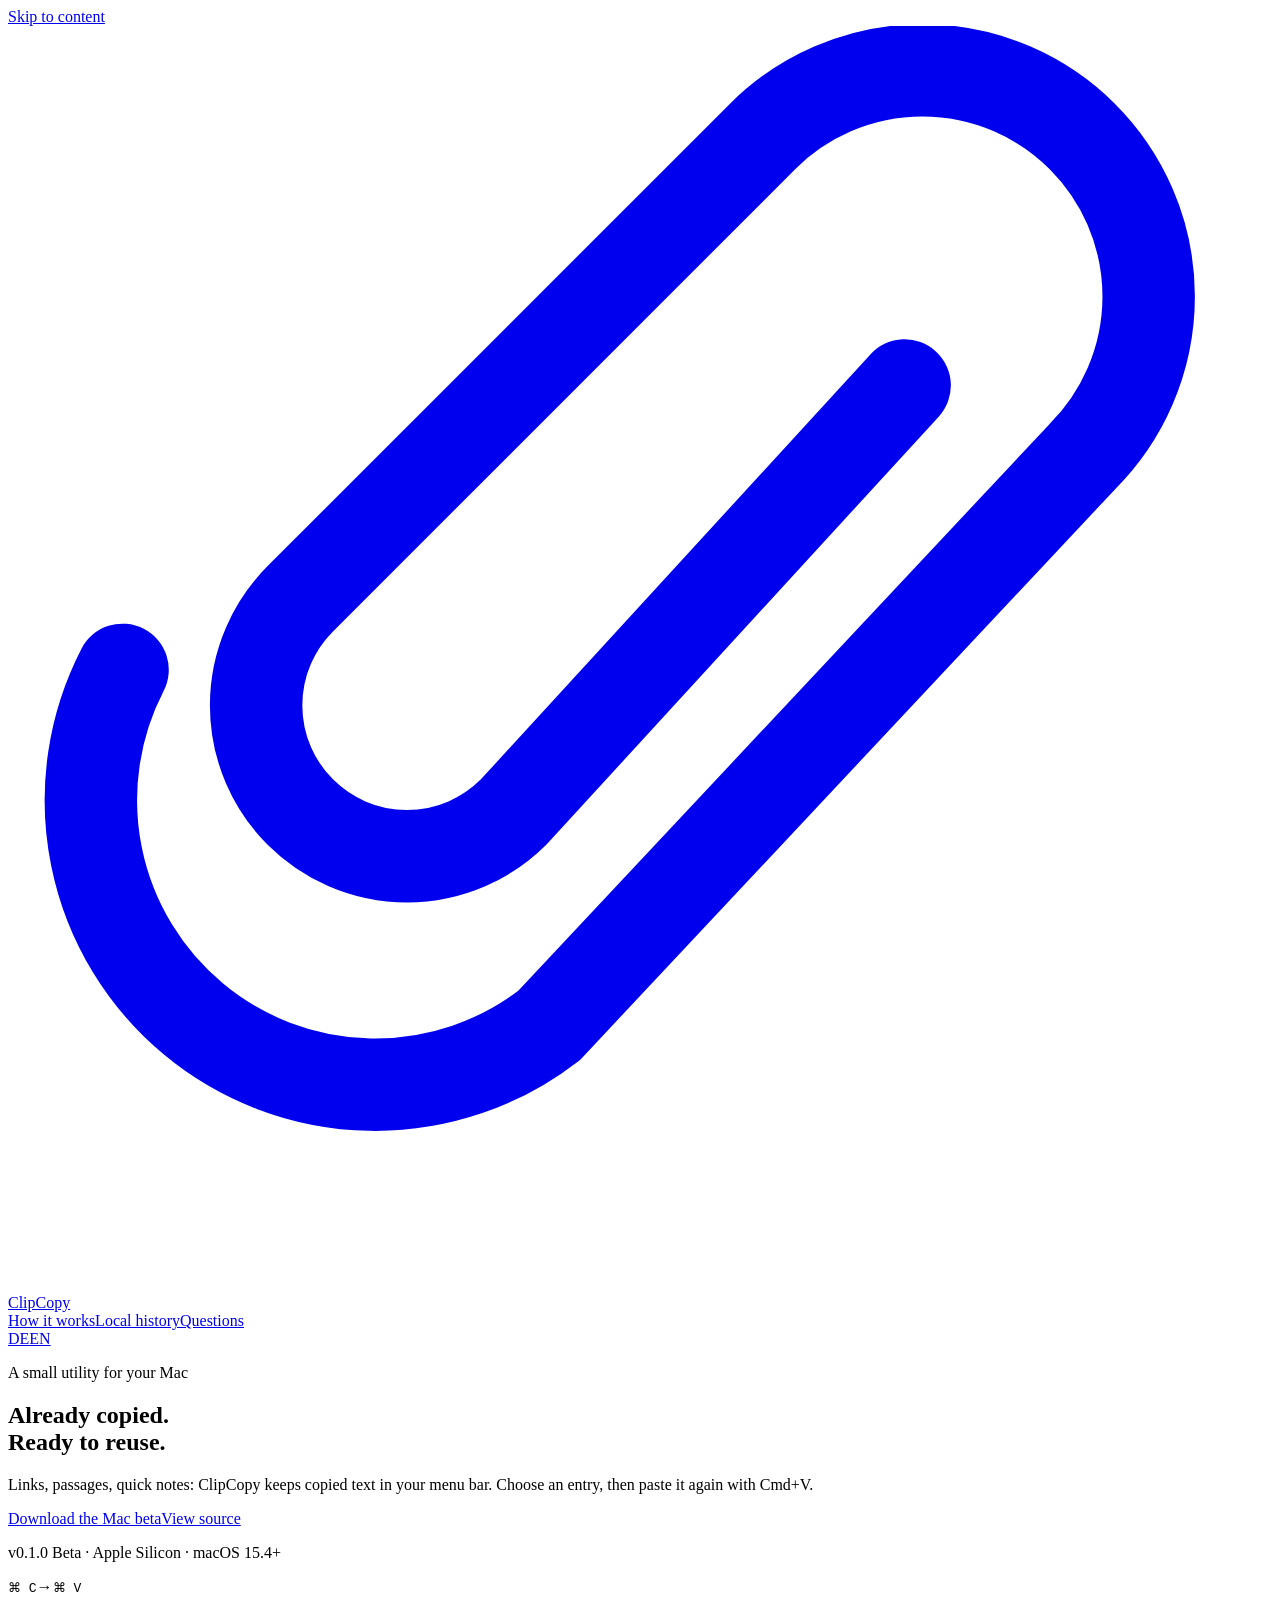
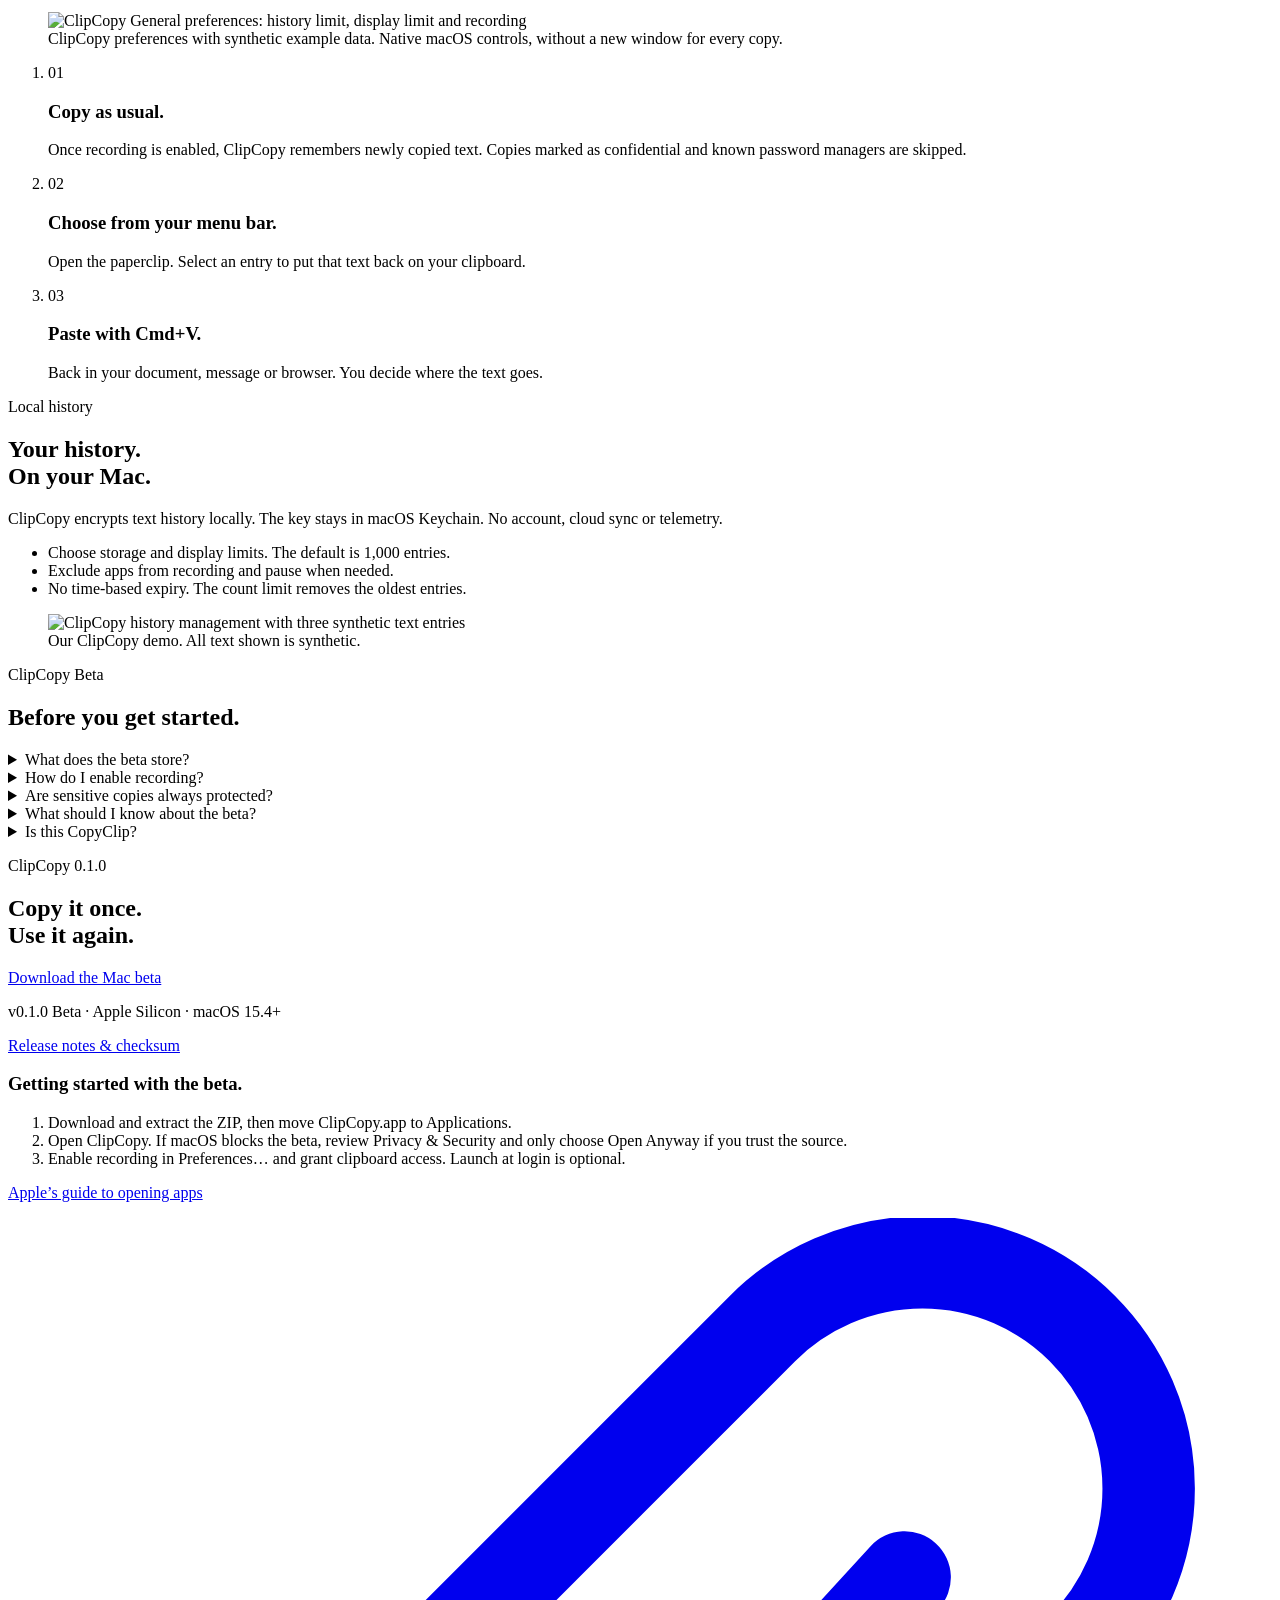
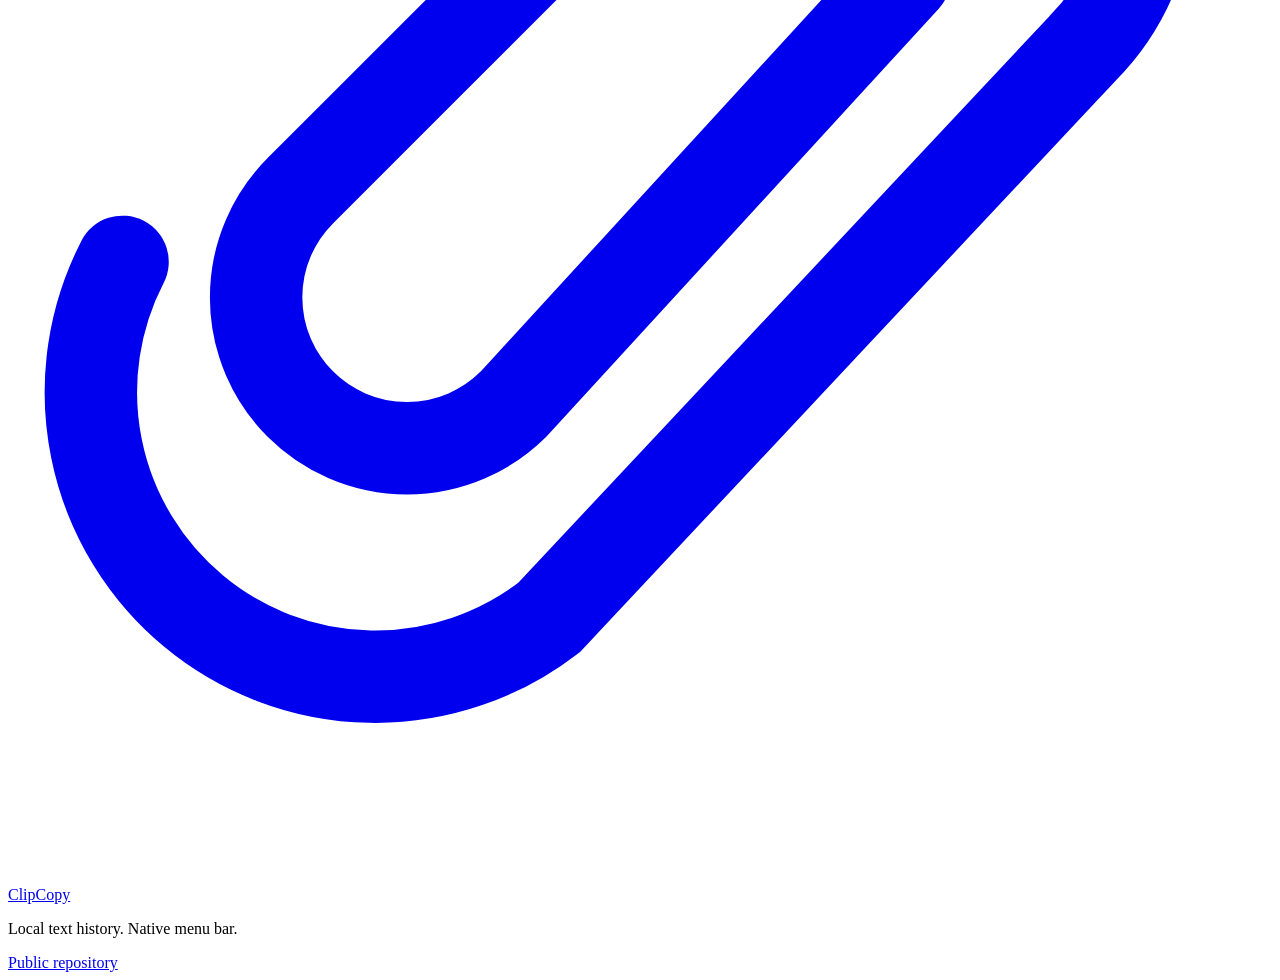
==== docs/en/index.html @ 38a72a84 "Publish clean ClipCopy beta source and bilingual static website" ====
<!doctype html>
<html lang="en"><head><meta charset="UTF-8"><meta name="viewport" content="width=device-width, initial-scale=1"><title>ClipCopy for Mac: find what you copied</title><meta name="description" content="Reuse copied text from your Mac menu bar. ClipCopy keeps an encrypted local history. Free Apple Silicon beta."><meta name="theme-color" content="#f4faf6"><meta property="og:title" content="ClipCopy for Mac: find what you copied"><meta property="og:description" content="Reuse copied text from your Mac menu bar. ClipCopy keeps an encrypted local history. Free Apple Silicon beta."><meta property="og:type" content="website"><meta property="og:url" content="https://mediapublishing.github.io/clipcopy-app/en/"><meta property="og:image" content="https://mediapublishing.github.io/clipcopy-app/assets/general-light.png"><meta name="twitter:card" content="summary_large_image"><link rel="canonical" href="https://mediapublishing.github.io/clipcopy-app/en/"><link rel="alternate" hreflang="de" href="https://mediapublishing.github.io/clipcopy-app/"><link rel="alternate" hreflang="en" href="https://mediapublishing.github.io/clipcopy-app/en/"><link rel="alternate" hreflang="x-default" href="https://mediapublishing.github.io/clipcopy-app/"><link rel="icon" href="/clipcopy-app/favicon.ico" type="image/x-icon"><link rel="icon" href="/clipcopy-app/favicon.png" type="image/png"><link rel="apple-touch-icon" href="/clipcopy-app/apple-touch-icon.png"><link rel="stylesheet" href="/clipcopy-app/styles.css"></head>
<body><a class="skip" href="#main">Skip to content</a><header class="shell"><a class="brand" href="/clipcopy-app/"><svg viewBox="0 0 32 32" fill="none" aria-hidden="true"><path d="m23 9-11 12a4 4 0 0 1-6-6L19 2a6 6 0 0 1 9 9L13 27a8 8 0 0 1-12-10" transform="translate(2 1) scale(.9)" stroke="currentColor" stroke-width="2.6" stroke-linecap="round"/></svg>ClipCopy</a><nav aria-label="Navigation"><a href="#workflow">How it works</a><a href="#local">Local history</a><a href="#questions">Questions</a></nav><div class="languages" aria-label="Language"><a href="/clipcopy-app/" lang="de" hreflang="de" >DE</a><a href="/clipcopy-app/en/" lang="en" hreflang="en" aria-current=page>EN</a></div></header>
<main id="main"><section class="hero shell"><div><p class="kicker">A small utility for your Mac</p><h1>Already copied.<br>Ready to reuse.</h1><p class="lead">Links, passages, quick notes: ClipCopy keeps copied text in your menu bar. Choose an entry, then paste it again with Cmd+V.</p><div class="actions"><a class="button" href="https://github.com/MediaPublishing/clipcopy-app/releases/download/v0.1.0/ClipCopy-0.1.0-arm64.zip">Download the Mac beta</a><a class="minor" href="https://github.com/MediaPublishing/clipcopy-app">View source</a></div><p class="compat">v0.1.0 Beta · Apple Silicon · macOS 15.4+</p><div class="keys" aria-hidden="true"><kbd>⌘ C</kbd><span>→</span><kbd>⌘ V</kbd></div></div><figure class="hero-visual"><picture><source media="(prefers-color-scheme: dark)" srcset="/clipcopy-app/assets/general-dark.png"><img src="/clipcopy-app/assets/general-light.png" alt="ClipCopy General preferences: history limit, display limit and recording" width="420" height="230" loading="eager"></picture><figcaption>ClipCopy preferences with synthetic example data. Native macOS controls, without a new window for every copy.</figcaption></figure></section>
<section class="workflow shell" id="workflow" aria-label="How it works"><ol class="steps"><li><span class="number">01</span><h3>Copy as usual.</h3><p>Once recording is enabled, ClipCopy remembers newly copied text. Copies marked as confidential and known password managers are skipped.</p></li><li><span class="number">02</span><h3>Choose from your menu bar.</h3><p>Open the paperclip. Select an entry to put that text back on your clipboard.</p></li><li><span class="number">03</span><h3>Paste with Cmd+V.</h3><p>Back in your document, message or browser. You decide where the text goes.</p></li></ol></section>
<section class="local" id="local"><div class="shell local-grid"><div><p class="kicker">Local history</p><h2>Your history.<br>On your Mac.</h2><p>ClipCopy encrypts text history locally. The key stays in macOS Keychain. No account, cloud sync or telemetry.</p><ul><li>Choose storage and display limits. The default is 1,000 entries.</li><li>Exclude apps from recording and pause when needed.</li><li>No time-based expiry. The count limit removes the oldest entries.</li></ul></div><figure><picture><source media="(prefers-color-scheme: dark)" srcset="/clipcopy-app/assets/clips-dark.png"><img src="/clipcopy-app/assets/clips-light.png" alt="ClipCopy history management with three synthetic text entries" width="420" height="320" loading="lazy"></picture><figcaption>Our ClipCopy demo. All text shown is synthetic.</figcaption></figure></div></section>
<section class="faq shell" id="questions"><div><p class="kicker">ClipCopy Beta</p><h2>Before you get started.</h2></div><div class="faq-list"><details><summary>What does the beta store?</summary><p>Text from the clipboard. Rich text is captured as plain text when the source offers a text representation. Images, files, cloud sync, automatic pasting and a global keyboard shortcut are not included.</p></details><details><summary>How do I enable recording?</summary><p>Open Preferences… → General and enable Record clipboard history. Allow clipboard access in macOS if prompted. If needed, choose persistent clipboard access under System Settings → Privacy & Security → Clipboard, then enable recording again. Recording begins with your next new copy. Quit CopyClip first; running it alongside ClipCopy prevents recording from starting.</p></details><details><summary>Are sensitive copies always protected?</summary><p>Known password managers and copies marked as confidential are skipped. ClipCopy cannot detect every sensitive text. Pause recording or exclude an app before copying confidential information there.</p></details><details><summary>What should I know about the beta?</summary><p>Apple Silicon and macOS 15.4 or newer. The beta is ad-hoc signed, has no Apple Developer ID signature and is not notarized by Apple. Updates are manual. A lost local Keychain key cannot be automatically recovered.</p></details><details><summary>Is this CopyClip?</summary><p>No. ClipCopy is independently implemented and is not affiliated with FIPLAB or CopyClip. This public beta does not import other clipboard histories. Some originally modelled vendor menu items remain disabled.</p></details></div></section>
<section class="download" id="download"><div class="shell download-grid"><div><p class="kicker">ClipCopy 0.1.0</p><h2>Copy it once.<br>Use it again.</h2><a class="button" href="https://github.com/MediaPublishing/clipcopy-app/releases/download/v0.1.0/ClipCopy-0.1.0-arm64.zip">Download the Mac beta</a><p class="compat">v0.1.0 Beta · Apple Silicon · macOS 15.4+</p><p class="compat"><a href="https://github.com/MediaPublishing/clipcopy-app/releases/tag/v0.1.0">Release notes & checksum</a></p></div><div class="install"><h3>Getting started with the beta.</h3><ol><li>Download and extract the ZIP, then move ClipCopy.app to Applications.</li><li>Open ClipCopy. If macOS blocks the beta, review Privacy & Security and only choose Open Anyway if you trust the source.</li><li>Enable recording in Preferences… and grant clipboard access. Launch at login is optional.</li></ol><p><a href="https://support.apple.com/102445">Apple’s guide to opening apps</a></p></div></div></section></main>
<footer class="shell"><a class="brand" href="/clipcopy-app/"><svg viewBox="0 0 32 32" fill="none" aria-hidden="true"><path d="m23 9-11 12a4 4 0 0 1-6-6L19 2a6 6 0 0 1 9 9L13 27a8 8 0 0 1-12-10" transform="translate(2 1) scale(.9)" stroke="currentColor" stroke-width="2.6" stroke-linecap="round"/></svg>ClipCopy</a><p>Local text history. Native menu bar.</p><a href="https://github.com/MediaPublishing/clipcopy-app">Public repository</a></footer></body></html>
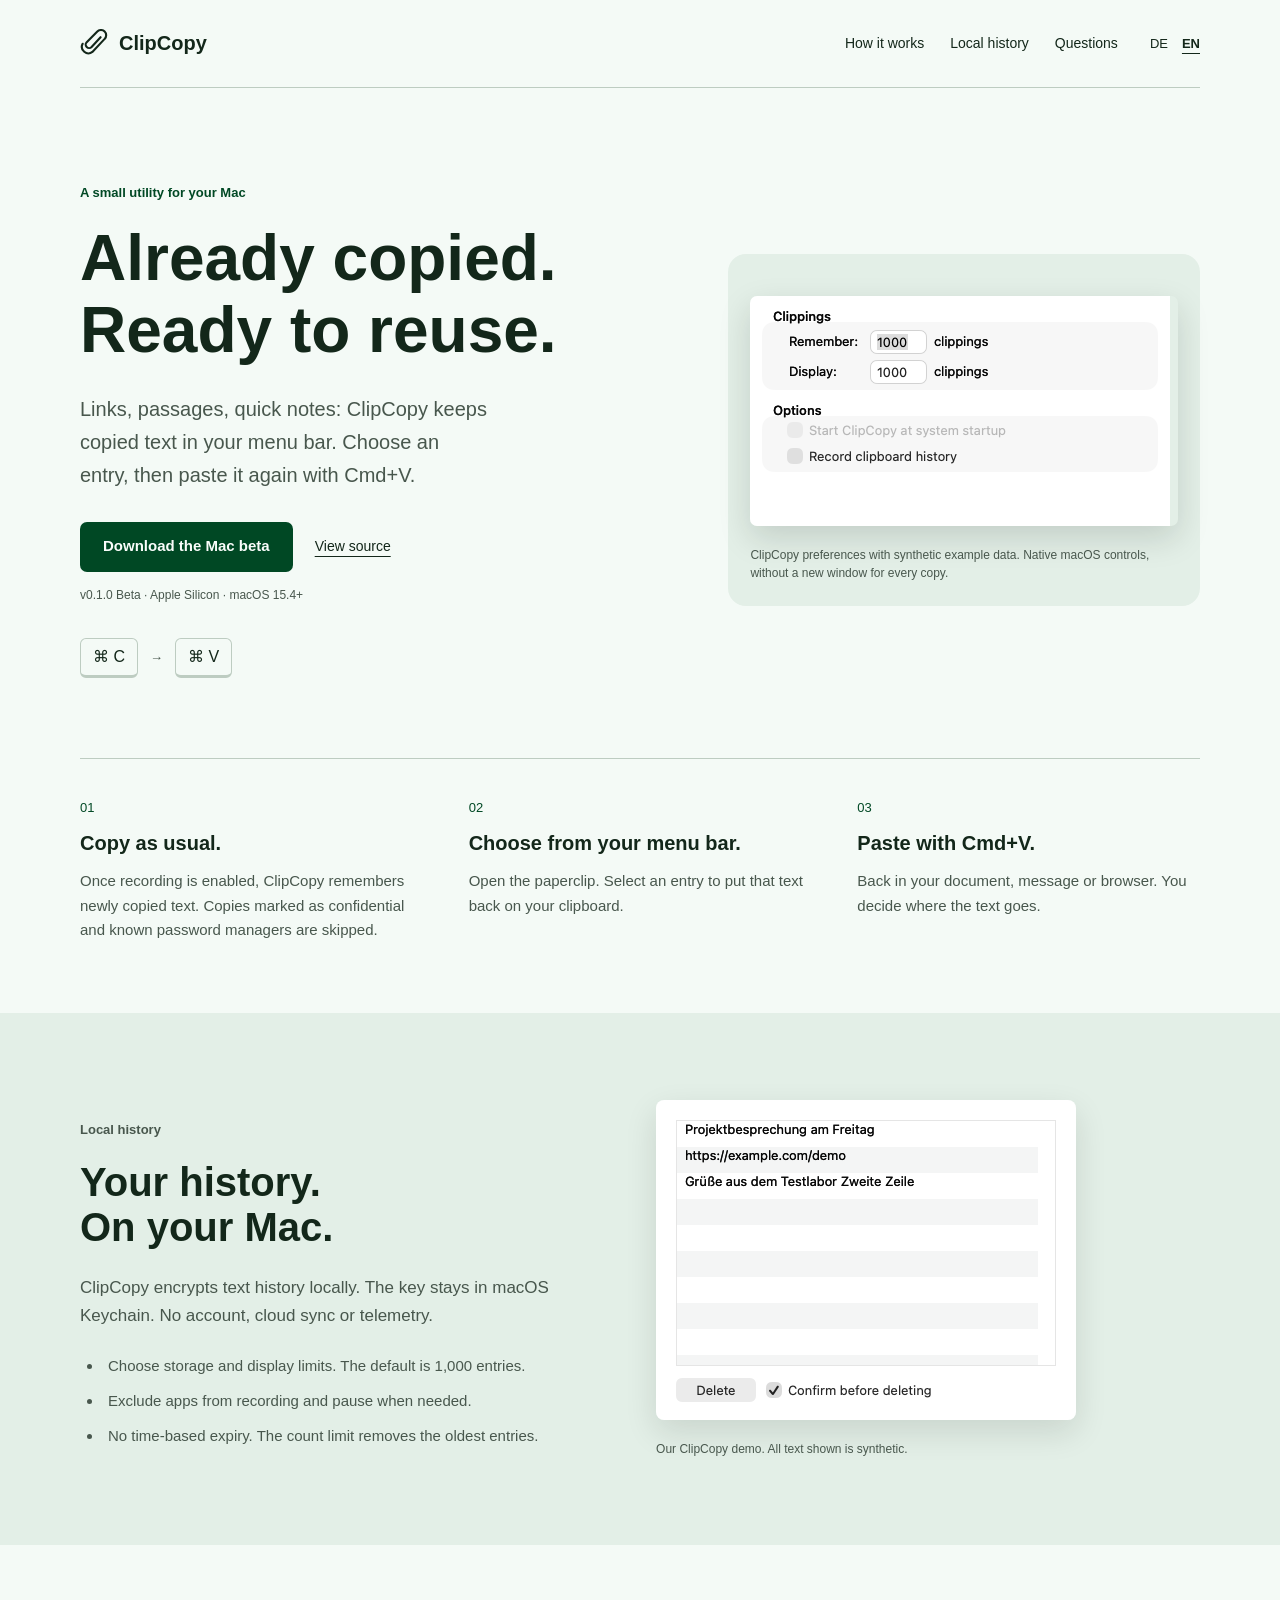
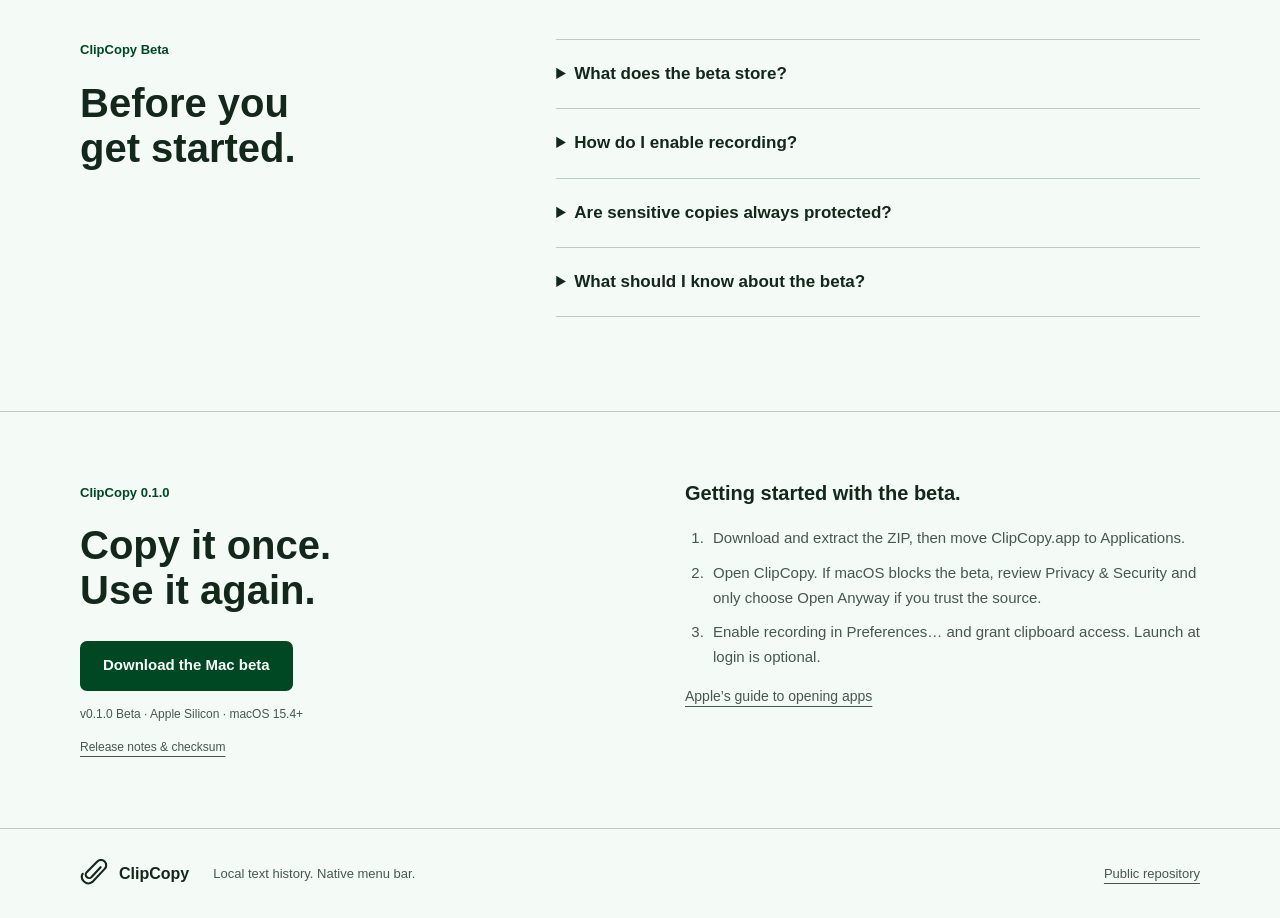
==== commit 55fc4bde: "Move ClipCopy website to Cloudflare and remove competitor-facing copy" ====
--- a/docs/en/index.html
+++ b/docs/en/index.html
@@ -1,9 +1,9 @@
 <!doctype html>
-<html lang="en"><head><meta charset="UTF-8"><meta name="viewport" content="width=device-width, initial-scale=1"><title>ClipCopy for Mac: find what you copied</title><meta name="description" content="Reuse copied text from your Mac menu bar. ClipCopy keeps an encrypted local history. Free Apple Silicon beta."><meta name="theme-color" content="#f4faf6"><meta property="og:title" content="ClipCopy for Mac: find what you copied"><meta property="og:description" content="Reuse copied text from your Mac menu bar. ClipCopy keeps an encrypted local history. Free Apple Silicon beta."><meta property="og:type" content="website"><meta property="og:url" content="https://mediapublishing.github.io/clipcopy-app/en/"><meta property="og:image" content="https://mediapublishing.github.io/clipcopy-app/assets/general-light.png"><meta name="twitter:card" content="summary_large_image"><link rel="canonical" href="https://mediapublishing.github.io/clipcopy-app/en/"><link rel="alternate" hreflang="de" href="https://mediapublishing.github.io/clipcopy-app/"><link rel="alternate" hreflang="en" href="https://mediapublishing.github.io/clipcopy-app/en/"><link rel="alternate" hreflang="x-default" href="https://mediapublishing.github.io/clipcopy-app/"><link rel="icon" href="/clipcopy-app/favicon.ico" type="image/x-icon"><link rel="icon" href="/clipcopy-app/favicon.png" type="image/png"><link rel="apple-touch-icon" href="/clipcopy-app/apple-touch-icon.png"><link rel="stylesheet" href="/clipcopy-app/styles.css"></head>
-<body><a class="skip" href="#main">Skip to content</a><header class="shell"><a class="brand" href="/clipcopy-app/"><svg viewBox="0 0 32 32" fill="none" aria-hidden="true"><path d="m23 9-11 12a4 4 0 0 1-6-6L19 2a6 6 0 0 1 9 9L13 27a8 8 0 0 1-12-10" transform="translate(2 1) scale(.9)" stroke="currentColor" stroke-width="2.6" stroke-linecap="round"/></svg>ClipCopy</a><nav aria-label="Navigation"><a href="#workflow">How it works</a><a href="#local">Local history</a><a href="#questions">Questions</a></nav><div class="languages" aria-label="Language"><a href="/clipcopy-app/" lang="de" hreflang="de" >DE</a><a href="/clipcopy-app/en/" lang="en" hreflang="en" aria-current=page>EN</a></div></header>
-<main id="main"><section class="hero shell"><div><p class="kicker">A small utility for your Mac</p><h1>Already copied.<br>Ready to reuse.</h1><p class="lead">Links, passages, quick notes: ClipCopy keeps copied text in your menu bar. Choose an entry, then paste it again with Cmd+V.</p><div class="actions"><a class="button" href="https://github.com/MediaPublishing/clipcopy-app/releases/download/v0.1.0/ClipCopy-0.1.0-arm64.zip">Download the Mac beta</a><a class="minor" href="https://github.com/MediaPublishing/clipcopy-app">View source</a></div><p class="compat">v0.1.0 Beta · Apple Silicon · macOS 15.4+</p><div class="keys" aria-hidden="true"><kbd>⌘ C</kbd><span>→</span><kbd>⌘ V</kbd></div></div><figure class="hero-visual"><picture><source media="(prefers-color-scheme: dark)" srcset="/clipcopy-app/assets/general-dark.png"><img src="/clipcopy-app/assets/general-light.png" alt="ClipCopy General preferences: history limit, display limit and recording" width="420" height="230" loading="eager"></picture><figcaption>ClipCopy preferences with synthetic example data. Native macOS controls, without a new window for every copy.</figcaption></figure></section>
+<html lang="en"><head><meta charset="UTF-8"><meta name="viewport" content="width=device-width, initial-scale=1"><title>ClipCopy for Mac: find what you copied</title><meta name="description" content="Reuse copied text from your Mac menu bar. ClipCopy keeps an encrypted local history. Free Apple Silicon beta."><meta name="theme-color" content="#f4faf6"><meta property="og:title" content="ClipCopy for Mac: find what you copied"><meta property="og:description" content="Reuse copied text from your Mac menu bar. ClipCopy keeps an encrypted local history. Free Apple Silicon beta."><meta property="og:type" content="website"><meta property="og:url" content="https://clipcopy.pages.dev/en/"><meta property="og:image" content="https://clipcopy.pages.dev/assets/general-light.png"><meta name="twitter:card" content="summary_large_image"><link rel="canonical" href="https://clipcopy.pages.dev/en/"><link rel="alternate" hreflang="de" href="https://clipcopy.pages.dev/"><link rel="alternate" hreflang="en" href="https://clipcopy.pages.dev/en/"><link rel="alternate" hreflang="x-default" href="https://clipcopy.pages.dev/"><link rel="icon" href="../favicon.ico" type="image/x-icon"><link rel="icon" href="../favicon.png" type="image/png"><link rel="apple-touch-icon" href="../apple-touch-icon.png"><link rel="stylesheet" href="../styles.css"></head>
+<body><a class="skip" href="#main">Skip to content</a><header class="shell"><a class="brand" href="../"><svg viewBox="0 0 32 32" fill="none" aria-hidden="true"><path d="m23 9-11 12a4 4 0 0 1-6-6L19 2a6 6 0 0 1 9 9L13 27a8 8 0 0 1-12-10" transform="translate(2 1) scale(.9)" stroke="currentColor" stroke-width="2.6" stroke-linecap="round"/></svg>ClipCopy</a><nav aria-label="Navigation"><a href="#workflow">How it works</a><a href="#local">Local history</a><a href="#questions">Questions</a></nav><div class="languages" aria-label="Language"><a href="../" lang="de" hreflang="de" >DE</a><a href="../en/" lang="en" hreflang="en" aria-current=page>EN</a></div></header>
+<main id="main"><section class="hero shell"><div><p class="kicker">A small utility for your Mac</p><h1>Already copied.<br>Ready to reuse.</h1><p class="lead">Links, passages, quick notes: ClipCopy keeps copied text in your menu bar. Choose an entry, then paste it again with Cmd+V.</p><div class="actions"><a class="button" href="https://github.com/MediaPublishing/clipcopy-app/releases/download/v0.1.0/ClipCopy-0.1.0-arm64.zip">Download the Mac beta</a><a class="minor" href="https://github.com/MediaPublishing/clipcopy-app">View source</a></div><p class="compat">v0.1.0 Beta · Apple Silicon · macOS 15.4+</p><div class="keys" aria-hidden="true"><kbd>⌘ C</kbd><span>→</span><kbd>⌘ V</kbd></div></div><figure class="hero-visual"><picture><source media="(prefers-color-scheme: dark)" srcset="../assets/general-dark.png"><img src="../assets/general-light.png" alt="ClipCopy General preferences: history limit, display limit and recording" width="420" height="230" loading="eager"></picture><figcaption>ClipCopy preferences with synthetic example data. Native macOS controls, without a new window for every copy.</figcaption></figure></section>
 <section class="workflow shell" id="workflow" aria-label="How it works"><ol class="steps"><li><span class="number">01</span><h3>Copy as usual.</h3><p>Once recording is enabled, ClipCopy remembers newly copied text. Copies marked as confidential and known password managers are skipped.</p></li><li><span class="number">02</span><h3>Choose from your menu bar.</h3><p>Open the paperclip. Select an entry to put that text back on your clipboard.</p></li><li><span class="number">03</span><h3>Paste with Cmd+V.</h3><p>Back in your document, message or browser. You decide where the text goes.</p></li></ol></section>
-<section class="local" id="local"><div class="shell local-grid"><div><p class="kicker">Local history</p><h2>Your history.<br>On your Mac.</h2><p>ClipCopy encrypts text history locally. The key stays in macOS Keychain. No account, cloud sync or telemetry.</p><ul><li>Choose storage and display limits. The default is 1,000 entries.</li><li>Exclude apps from recording and pause when needed.</li><li>No time-based expiry. The count limit removes the oldest entries.</li></ul></div><figure><picture><source media="(prefers-color-scheme: dark)" srcset="/clipcopy-app/assets/clips-dark.png"><img src="/clipcopy-app/assets/clips-light.png" alt="ClipCopy history management with three synthetic text entries" width="420" height="320" loading="lazy"></picture><figcaption>Our ClipCopy demo. All text shown is synthetic.</figcaption></figure></div></section>
-<section class="faq shell" id="questions"><div><p class="kicker">ClipCopy Beta</p><h2>Before you get started.</h2></div><div class="faq-list"><details><summary>What does the beta store?</summary><p>Text from the clipboard. Rich text is captured as plain text when the source offers a text representation. Images, files, cloud sync, automatic pasting and a global keyboard shortcut are not included.</p></details><details><summary>How do I enable recording?</summary><p>Open Preferences… → General and enable Record clipboard history. Allow clipboard access in macOS if prompted. If needed, choose persistent clipboard access under System Settings → Privacy & Security → Clipboard, then enable recording again. Recording begins with your next new copy. Quit CopyClip first; running it alongside ClipCopy prevents recording from starting.</p></details><details><summary>Are sensitive copies always protected?</summary><p>Known password managers and copies marked as confidential are skipped. ClipCopy cannot detect every sensitive text. Pause recording or exclude an app before copying confidential information there.</p></details><details><summary>What should I know about the beta?</summary><p>Apple Silicon and macOS 15.4 or newer. The beta is ad-hoc signed, has no Apple Developer ID signature and is not notarized by Apple. Updates are manual. A lost local Keychain key cannot be automatically recovered.</p></details><details><summary>Is this CopyClip?</summary><p>No. ClipCopy is independently implemented and is not affiliated with FIPLAB or CopyClip. This public beta does not import other clipboard histories. Some originally modelled vendor menu items remain disabled.</p></details></div></section>
+<section class="local" id="local"><div class="shell local-grid"><div><p class="kicker">Local history</p><h2>Your history.<br>On your Mac.</h2><p>ClipCopy encrypts text history locally. The key stays in macOS Keychain. No account, cloud sync or telemetry.</p><ul><li>Choose storage and display limits. The default is 1,000 entries.</li><li>Exclude apps from recording and pause when needed.</li><li>No time-based expiry. The count limit removes the oldest entries.</li></ul></div><figure><picture><source media="(prefers-color-scheme: dark)" srcset="../assets/clips-dark.png"><img src="../assets/clips-light.png" alt="ClipCopy history management with three synthetic text entries" width="420" height="320" loading="lazy"></picture><figcaption>Our ClipCopy demo. All text shown is synthetic.</figcaption></figure></div></section>
+<section class="faq shell" id="questions"><div><p class="kicker">ClipCopy Beta</p><h2>Before you get started.</h2></div><div class="faq-list"><details><summary>What does the beta store?</summary><p>Text from the clipboard. Rich text is captured as plain text when the source offers a text representation. Images, files, cloud sync, automatic pasting and a global keyboard shortcut are not included.</p></details><details><summary>How do I enable recording?</summary><p>Open Preferences… → General and enable Record clipboard history. Allow clipboard access in macOS if prompted. If needed, choose persistent clipboard access under System Settings → Privacy & Security → Clipboard, then enable recording again. Recording begins with your next new copy. Quit other clipboard apps before enabling recording.</p></details><details><summary>Are sensitive copies always protected?</summary><p>Known password managers and copies marked as confidential are skipped. ClipCopy cannot detect every sensitive text. Pause recording or exclude an app before copying confidential information there.</p></details><details><summary>What should I know about the beta?</summary><p>Apple Silicon and macOS 15.4 or newer. The beta is ad-hoc signed, has no Apple Developer ID signature and is not notarized by Apple. Updates are manual. A lost local Keychain key cannot be automatically recovered.</p></details></div></section>
 <section class="download" id="download"><div class="shell download-grid"><div><p class="kicker">ClipCopy 0.1.0</p><h2>Copy it once.<br>Use it again.</h2><a class="button" href="https://github.com/MediaPublishing/clipcopy-app/releases/download/v0.1.0/ClipCopy-0.1.0-arm64.zip">Download the Mac beta</a><p class="compat">v0.1.0 Beta · Apple Silicon · macOS 15.4+</p><p class="compat"><a href="https://github.com/MediaPublishing/clipcopy-app/releases/tag/v0.1.0">Release notes & checksum</a></p></div><div class="install"><h3>Getting started with the beta.</h3><ol><li>Download and extract the ZIP, then move ClipCopy.app to Applications.</li><li>Open ClipCopy. If macOS blocks the beta, review Privacy & Security and only choose Open Anyway if you trust the source.</li><li>Enable recording in Preferences… and grant clipboard access. Launch at login is optional.</li></ol><p><a href="https://support.apple.com/102445">Apple’s guide to opening apps</a></p></div></div></section></main>
-<footer class="shell"><a class="brand" href="/clipcopy-app/"><svg viewBox="0 0 32 32" fill="none" aria-hidden="true"><path d="m23 9-11 12a4 4 0 0 1-6-6L19 2a6 6 0 0 1 9 9L13 27a8 8 0 0 1-12-10" transform="translate(2 1) scale(.9)" stroke="currentColor" stroke-width="2.6" stroke-linecap="round"/></svg>ClipCopy</a><p>Local text history. Native menu bar.</p><a href="https://github.com/MediaPublishing/clipcopy-app">Public repository</a></footer></body></html>+<footer class="shell"><a class="brand" href="../"><svg viewBox="0 0 32 32" fill="none" aria-hidden="true"><path d="m23 9-11 12a4 4 0 0 1-6-6L19 2a6 6 0 0 1 9 9L13 27a8 8 0 0 1-12-10" transform="translate(2 1) scale(.9)" stroke="currentColor" stroke-width="2.6" stroke-linecap="round"/></svg>ClipCopy</a><p>Local text history. Native menu bar.</p><a href="https://github.com/MediaPublishing/clipcopy-app">Public repository</a></footer></body></html>
--- a/docs/styles.css
+++ b/docs/styles.css
@@ -0,0 +1,7 @@
+@charset "UTF-8";
+:root{color-scheme:light dark;--paper:oklch(98% .008 155);--panel:oklch(94% .016 155);--ink:oklch(25% .035 155);--muted:oklch(44% .025 155);--line:oklch(83% .022 155);--accent:oklch(35% .09 155);--button-text:oklch(99% .004 155);font-family:-apple-system,BlinkMacSystemFont,"Segoe UI",sans-serif}
+@media(prefers-color-scheme:dark){:root{--paper:oklch(18% .014 155);--panel:oklch(23% .019 155);--ink:oklch(94% .01 155);--muted:oklch(76% .022 155);--line:oklch(38% .028 155);--accent:oklch(82% .10 155);--button-text:oklch(20% .025 155)}}
+*{box-sizing:border-box}body{margin:0;background:var(--paper);color:var(--ink);font-size:17px;line-height:1.65;-webkit-font-smoothing:antialiased}a{color:inherit;text-underline-offset:5px}img{display:block;max-width:100%;height:auto}p,h1,h2,h3,figure{margin:0}p{max-width:70ch}h1,h2,h3{line-height:1.12;text-wrap:balance}h1{font-size:64px;font-weight:650;max-width:none}h2{font-size:40px;font-weight:620;max-width:18ch}h3{font-size:20px}ul,ol{padding-left:23px}li{padding-left:5px;margin-block:10px}.shell{width:min(1120px,calc(100% - 64px));margin-inline:auto}header{display:flex;align-items:center;gap:32px;min-height:88px;border-bottom:1px solid var(--line)}.brand{display:inline-flex;align-items:center;gap:10px;font-size:20px;font-weight:700;text-decoration:none}.brand svg{width:29px;height:29px}nav{display:flex;gap:26px;margin-left:auto;font-size:14px}nav a,.languages a{display:inline-flex;align-items:center;min-height:44px;text-decoration:none}.languages{display:flex;gap:14px;font-size:13px}.languages [aria-current]{text-decoration:underline;font-weight:700}.hero{display:grid;grid-template-columns:1.1fr .9fr;align-items:center;gap:72px;padding-block:94px 80px}.kicker{color:var(--accent);font-size:13px;font-weight:700;margin-bottom:20px}.lead{font-size:20px;color:var(--muted);margin-top:26px;max-width:37ch}.actions{display:flex;gap:22px;align-items:center;flex-wrap:wrap;margin-top:30px}.button{display:inline-flex;align-items:center;justify-content:center;background:var(--accent);color:var(--button-text);min-height:50px;padding:12px 23px;border-radius:7px;text-decoration:none;font-size:15px;font-weight:650}.minor{font-size:14px}.compat{font-size:12px;color:var(--muted);margin-top:14px}.keys{display:flex;align-items:center;gap:12px;color:var(--muted);margin-top:32px;font-size:13px}kbd{font-family:inherit;border:1px solid var(--line);border-bottom-width:3px;border-radius:6px;padding:5px 12px;background:var(--paper);color:var(--ink);font-size:16px}.hero-visual{background:var(--panel);border-radius:18px;padding:42px 22px 24px}.hero-visual picture{display:block;border-radius:7px;overflow:hidden;box-shadow:0 12px 32px oklch(20% .02 155 / .15)}figcaption{font-size:12px;color:var(--muted);line-height:1.5;margin-top:20px}.workflow{padding-block:38px 70px;border-top:1px solid var(--line)}.steps{display:grid;grid-template-columns:repeat(3,1fr);gap:46px;list-style:none;padding:0;margin:0}.steps li{margin:0;padding:0}.number{display:block;color:var(--accent);font-size:13px;margin-bottom:14px}.steps p{margin-top:14px;font-size:15px;color:var(--muted)}.local{background:var(--panel);padding-block:82px}.local-grid{display:grid;grid-template-columns:.95fr 1.05fr;gap:84px;align-items:center}.local p{color:var(--muted);margin-top:24px}.local ul{font-size:15px;color:var(--muted);margin-top:24px}.local figure img{border-radius:8px;box-shadow:0 12px 32px oklch(20% .02 155 / .12)}.faq{display:grid;grid-template-columns:.75fr 1.25fr;gap:90px;padding-block:94px}.faq-list details{border-top:1px solid var(--line);padding:20px 0}.faq-list details:last-child{border-bottom:1px solid var(--line)}summary{cursor:pointer;font-weight:600;min-height:28px;padding-right:16px}details p{margin-top:18px;font-size:15px;color:var(--muted)}.download{border-block:1px solid var(--line);padding-block:70px}.download-grid{display:grid;grid-template-columns:1fr 1fr;gap:90px}.install p{color:var(--muted);font-size:14px}.install ol{font-size:15px;color:var(--muted);margin-top:22px}.download .button{margin-top:28px}footer{padding-block:30px;display:flex;align-items:center;gap:24px;flex-wrap:wrap;font-size:13px;color:var(--muted)}footer .brand{font-size:16px;color:var(--ink)}footer>a:last-child{margin-left:auto}.skip{position:fixed;top:-80px;left:16px;padding:12px;background:var(--ink);color:var(--paper);z-index:2}.skip:focus{top:12px}:focus-visible{outline:3px solid var(--accent);outline-offset:5px}a:hover{opacity:.85}
+@media(max-width:1050px){h1{font-size:52px}.hero{gap:40px}.local-grid{gap:44px}.faq,.download-grid{gap:50px}}@media(max-width:760px){.shell{width:calc(100% - 36px)}header{min-height:72px;gap:20px}nav{display:none}.languages{margin-left:auto}.hero{grid-template-columns:1fr;padding-block:52px;gap:40px}h1{font-size:43px;max-width:14ch}h2{font-size:32px}.lead{font-size:18px}.hero-visual{max-width:480px;width:100%;padding:28px 22px 20px}.steps{grid-template-columns:1fr;gap:28px}.steps li{border-top:1px solid var(--line);padding-top:20px}.workflow{padding-block:20px 50px}.local-grid,.faq,.download-grid{grid-template-columns:1fr;gap:36px}.local{padding-block:54px}.faq{padding-block:58px}.download{padding-block:54px}footer{gap:18px}footer>a:last-child{margin-left:0}.actions{gap:18px}}@media(prefers-reduced-motion:reduce){*{scroll-behavior:auto}}
+
+.skip:not(:focus){clip-path:inset(50%);width:1px;height:1px;overflow:hidden;white-space:nowrap;padding:0}
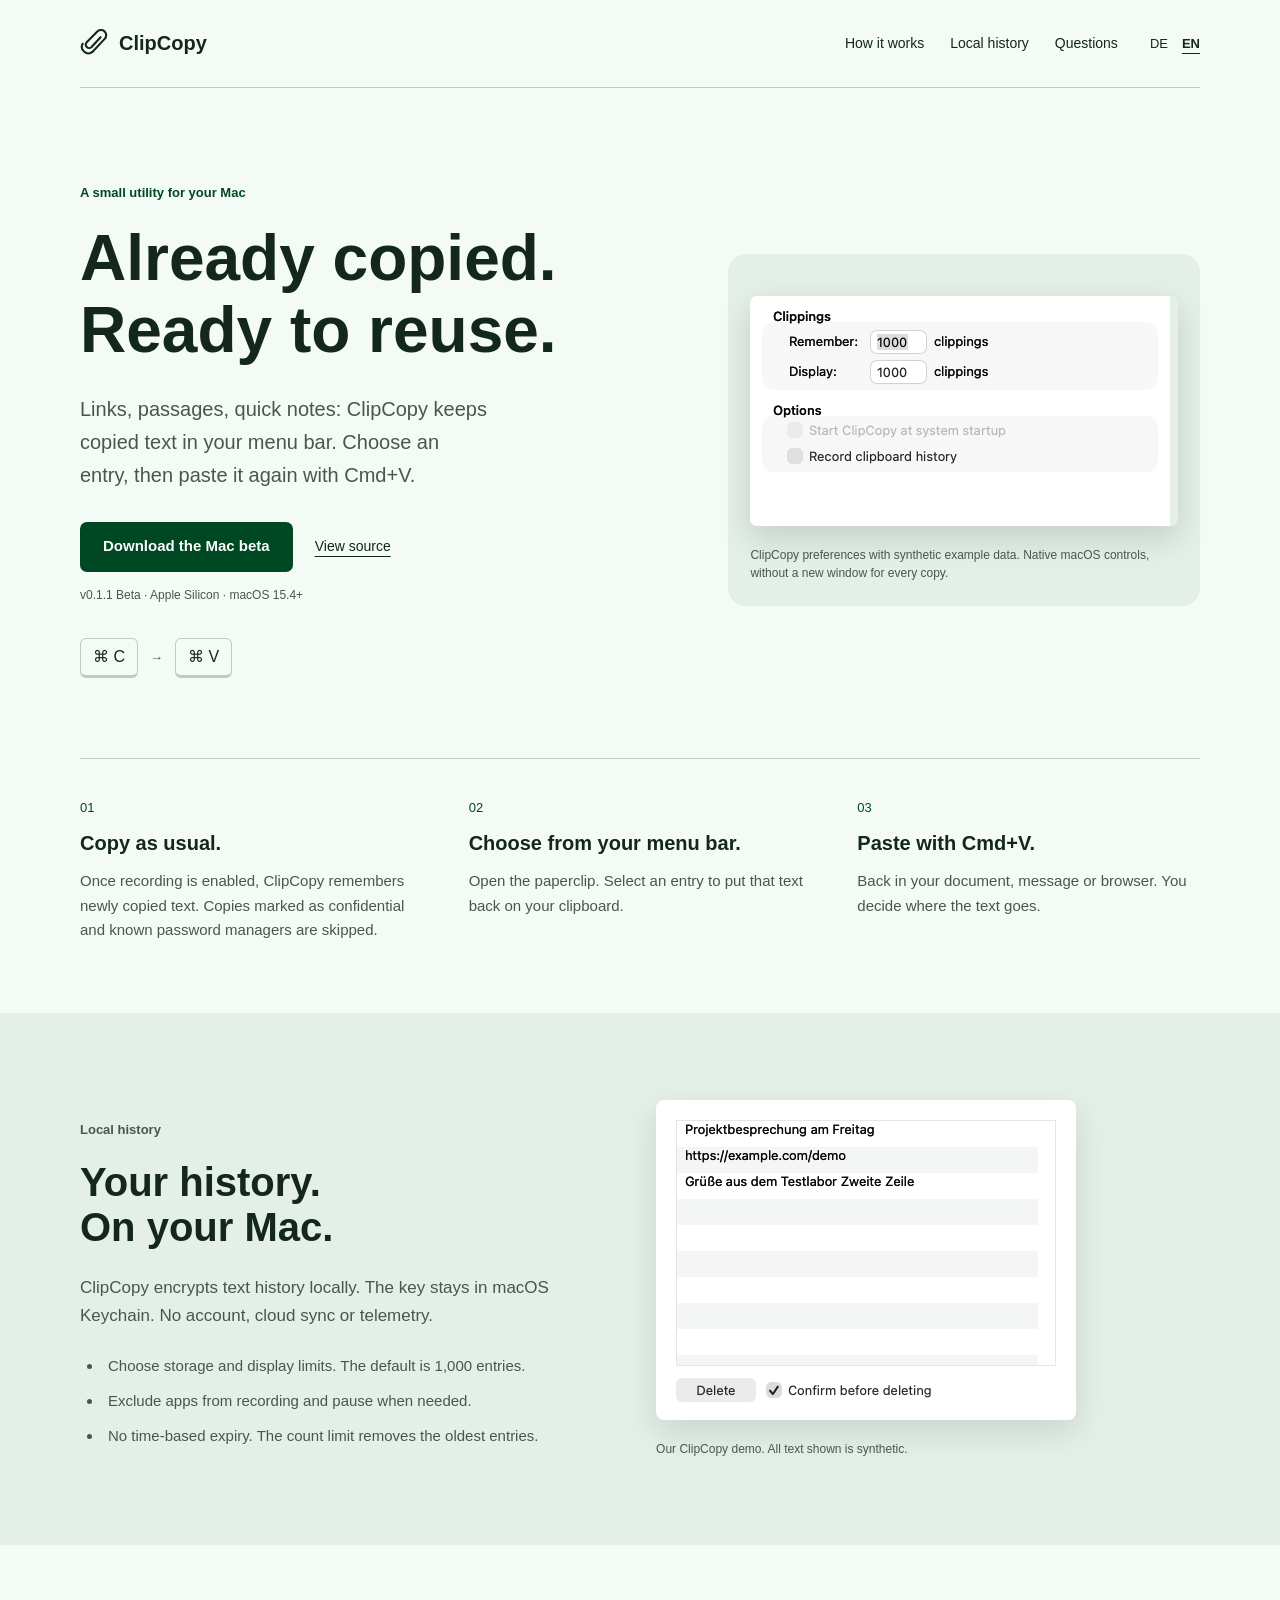
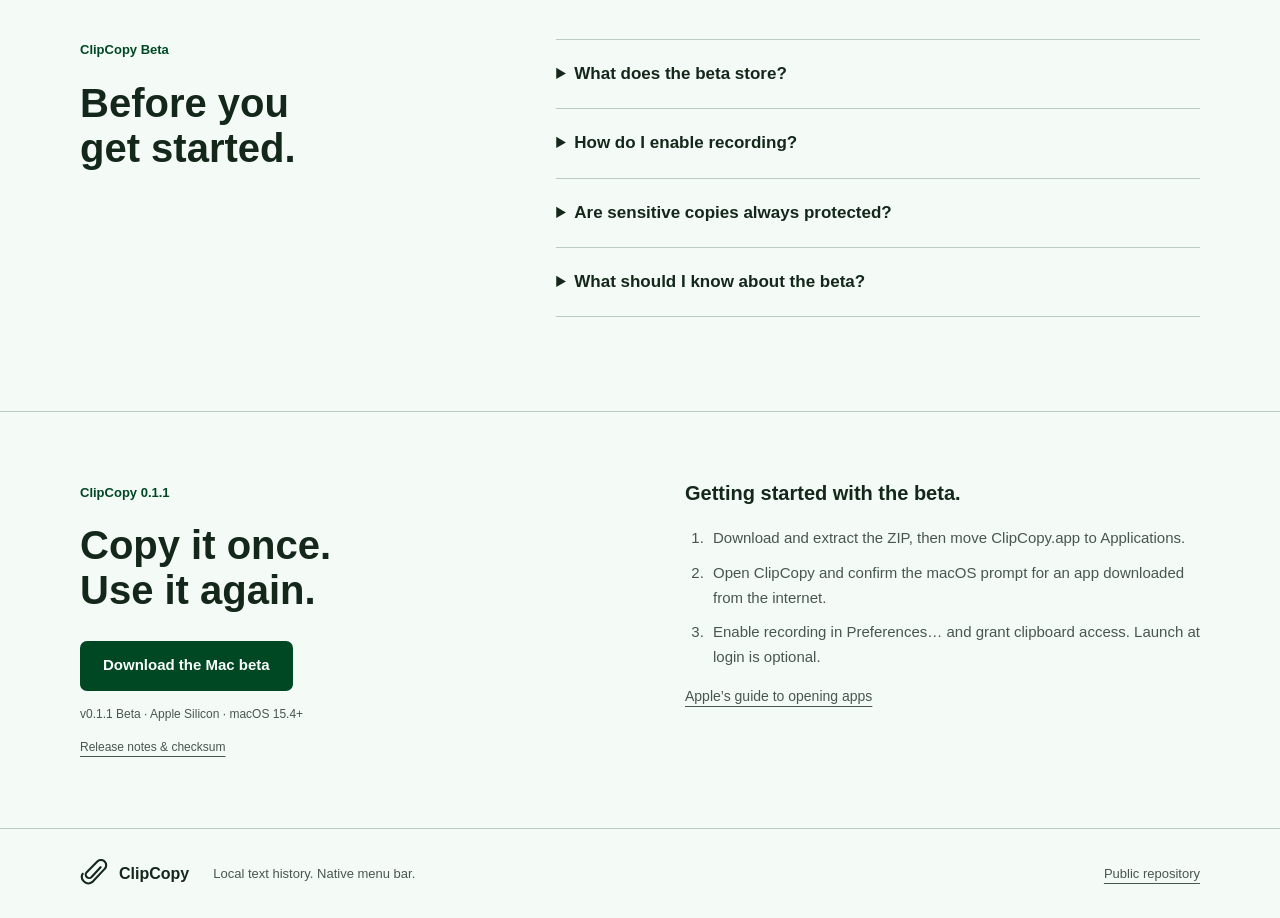
==== commit d5f192d7: "Publish Developer ID signed and notarized ClipCopy 0.1.1" ====
--- a/docs/en/index.html
+++ b/docs/en/index.html
@@ -1,9 +1,9 @@
 <!doctype html>
 <html lang="en"><head><meta charset="UTF-8"><meta name="viewport" content="width=device-width, initial-scale=1"><title>ClipCopy for Mac: find what you copied</title><meta name="description" content="Reuse copied text from your Mac menu bar. ClipCopy keeps an encrypted local history. Free Apple Silicon beta."><meta name="theme-color" content="#f4faf6"><meta property="og:title" content="ClipCopy for Mac: find what you copied"><meta property="og:description" content="Reuse copied text from your Mac menu bar. ClipCopy keeps an encrypted local history. Free Apple Silicon beta."><meta property="og:type" content="website"><meta property="og:url" content="https://clipcopy.pages.dev/en/"><meta property="og:image" content="https://clipcopy.pages.dev/assets/general-light.png"><meta name="twitter:card" content="summary_large_image"><link rel="canonical" href="https://clipcopy.pages.dev/en/"><link rel="alternate" hreflang="de" href="https://clipcopy.pages.dev/"><link rel="alternate" hreflang="en" href="https://clipcopy.pages.dev/en/"><link rel="alternate" hreflang="x-default" href="https://clipcopy.pages.dev/"><link rel="icon" href="../favicon.ico" type="image/x-icon"><link rel="icon" href="../favicon.png" type="image/png"><link rel="apple-touch-icon" href="../apple-touch-icon.png"><link rel="stylesheet" href="../styles.css"></head>
 <body><a class="skip" href="#main">Skip to content</a><header class="shell"><a class="brand" href="../"><svg viewBox="0 0 32 32" fill="none" aria-hidden="true"><path d="m23 9-11 12a4 4 0 0 1-6-6L19 2a6 6 0 0 1 9 9L13 27a8 8 0 0 1-12-10" transform="translate(2 1) scale(.9)" stroke="currentColor" stroke-width="2.6" stroke-linecap="round"/></svg>ClipCopy</a><nav aria-label="Navigation"><a href="#workflow">How it works</a><a href="#local">Local history</a><a href="#questions">Questions</a></nav><div class="languages" aria-label="Language"><a href="../" lang="de" hreflang="de" >DE</a><a href="../en/" lang="en" hreflang="en" aria-current=page>EN</a></div></header>
-<main id="main"><section class="hero shell"><div><p class="kicker">A small utility for your Mac</p><h1>Already copied.<br>Ready to reuse.</h1><p class="lead">Links, passages, quick notes: ClipCopy keeps copied text in your menu bar. Choose an entry, then paste it again with Cmd+V.</p><div class="actions"><a class="button" href="https://github.com/MediaPublishing/clipcopy-app/releases/download/v0.1.0/ClipCopy-0.1.0-arm64.zip">Download the Mac beta</a><a class="minor" href="https://github.com/MediaPublishing/clipcopy-app">View source</a></div><p class="compat">v0.1.0 Beta · Apple Silicon · macOS 15.4+</p><div class="keys" aria-hidden="true"><kbd>⌘ C</kbd><span>→</span><kbd>⌘ V</kbd></div></div><figure class="hero-visual"><picture><source media="(prefers-color-scheme: dark)" srcset="../assets/general-dark.png"><img src="../assets/general-light.png" alt="ClipCopy General preferences: history limit, display limit and recording" width="420" height="230" loading="eager"></picture><figcaption>ClipCopy preferences with synthetic example data. Native macOS controls, without a new window for every copy.</figcaption></figure></section>
+<main id="main"><section class="hero shell"><div><p class="kicker">A small utility for your Mac</p><h1>Already copied.<br>Ready to reuse.</h1><p class="lead">Links, passages, quick notes: ClipCopy keeps copied text in your menu bar. Choose an entry, then paste it again with Cmd+V.</p><div class="actions"><a class="button" href="https://github.com/MediaPublishing/clipcopy-app/releases/download/v0.1.1/ClipCopy-0.1.1-arm64.zip">Download the Mac beta</a><a class="minor" href="https://github.com/MediaPublishing/clipcopy-app">View source</a></div><p class="compat">v0.1.1 Beta · Apple Silicon · macOS 15.4+</p><div class="keys" aria-hidden="true"><kbd>⌘ C</kbd><span>→</span><kbd>⌘ V</kbd></div></div><figure class="hero-visual"><picture><source media="(prefers-color-scheme: dark)" srcset="../assets/general-dark.png"><img src="../assets/general-light.png" alt="ClipCopy General preferences: history limit, display limit and recording" width="420" height="230" loading="eager"></picture><figcaption>ClipCopy preferences with synthetic example data. Native macOS controls, without a new window for every copy.</figcaption></figure></section>
 <section class="workflow shell" id="workflow" aria-label="How it works"><ol class="steps"><li><span class="number">01</span><h3>Copy as usual.</h3><p>Once recording is enabled, ClipCopy remembers newly copied text. Copies marked as confidential and known password managers are skipped.</p></li><li><span class="number">02</span><h3>Choose from your menu bar.</h3><p>Open the paperclip. Select an entry to put that text back on your clipboard.</p></li><li><span class="number">03</span><h3>Paste with Cmd+V.</h3><p>Back in your document, message or browser. You decide where the text goes.</p></li></ol></section>
 <section class="local" id="local"><div class="shell local-grid"><div><p class="kicker">Local history</p><h2>Your history.<br>On your Mac.</h2><p>ClipCopy encrypts text history locally. The key stays in macOS Keychain. No account, cloud sync or telemetry.</p><ul><li>Choose storage and display limits. The default is 1,000 entries.</li><li>Exclude apps from recording and pause when needed.</li><li>No time-based expiry. The count limit removes the oldest entries.</li></ul></div><figure><picture><source media="(prefers-color-scheme: dark)" srcset="../assets/clips-dark.png"><img src="../assets/clips-light.png" alt="ClipCopy history management with three synthetic text entries" width="420" height="320" loading="lazy"></picture><figcaption>Our ClipCopy demo. All text shown is synthetic.</figcaption></figure></div></section>
-<section class="faq shell" id="questions"><div><p class="kicker">ClipCopy Beta</p><h2>Before you get started.</h2></div><div class="faq-list"><details><summary>What does the beta store?</summary><p>Text from the clipboard. Rich text is captured as plain text when the source offers a text representation. Images, files, cloud sync, automatic pasting and a global keyboard shortcut are not included.</p></details><details><summary>How do I enable recording?</summary><p>Open Preferences… → General and enable Record clipboard history. Allow clipboard access in macOS if prompted. If needed, choose persistent clipboard access under System Settings → Privacy & Security → Clipboard, then enable recording again. Recording begins with your next new copy. Quit other clipboard apps before enabling recording.</p></details><details><summary>Are sensitive copies always protected?</summary><p>Known password managers and copies marked as confidential are skipped. ClipCopy cannot detect every sensitive text. Pause recording or exclude an app before copying confidential information there.</p></details><details><summary>What should I know about the beta?</summary><p>Apple Silicon and macOS 15.4 or newer. The beta is ad-hoc signed, has no Apple Developer ID signature and is not notarized by Apple. Updates are manual. A lost local Keychain key cannot be automatically recovered.</p></details></div></section>
-<section class="download" id="download"><div class="shell download-grid"><div><p class="kicker">ClipCopy 0.1.0</p><h2>Copy it once.<br>Use it again.</h2><a class="button" href="https://github.com/MediaPublishing/clipcopy-app/releases/download/v0.1.0/ClipCopy-0.1.0-arm64.zip">Download the Mac beta</a><p class="compat">v0.1.0 Beta · Apple Silicon · macOS 15.4+</p><p class="compat"><a href="https://github.com/MediaPublishing/clipcopy-app/releases/tag/v0.1.0">Release notes & checksum</a></p></div><div class="install"><h3>Getting started with the beta.</h3><ol><li>Download and extract the ZIP, then move ClipCopy.app to Applications.</li><li>Open ClipCopy. If macOS blocks the beta, review Privacy & Security and only choose Open Anyway if you trust the source.</li><li>Enable recording in Preferences… and grant clipboard access. Launch at login is optional.</li></ol><p><a href="https://support.apple.com/102445">Apple’s guide to opening apps</a></p></div></div></section></main>
+<section class="faq shell" id="questions"><div><p class="kicker">ClipCopy Beta</p><h2>Before you get started.</h2></div><div class="faq-list"><details><summary>What does the beta store?</summary><p>Text from the clipboard. Rich text is captured as plain text when the source offers a text representation. Images, files, cloud sync, automatic pasting and a global keyboard shortcut are not included.</p></details><details><summary>How do I enable recording?</summary><p>Open Preferences… → General and enable Record clipboard history. Allow clipboard access in macOS if prompted. If needed, choose persistent clipboard access under System Settings → Privacy & Security → Clipboard, then enable recording again. Recording begins with your next new copy. Quit other clipboard apps before enabling recording.</p></details><details><summary>Are sensitive copies always protected?</summary><p>Known password managers and copies marked as confidential are skipped. ClipCopy cannot detect every sensitive text. Pause recording or exclude an app before copying confidential information there.</p></details><details><summary>What should I know about the beta?</summary><p>Apple Silicon and macOS 15.4 or newer. Version 0.1.1 is Developer ID signed and notarized by Apple. Updates are manual. A lost local Keychain key cannot be automatically recovered.</p></details></div></section>
+<section class="download" id="download"><div class="shell download-grid"><div><p class="kicker">ClipCopy 0.1.1</p><h2>Copy it once.<br>Use it again.</h2><a class="button" href="https://github.com/MediaPublishing/clipcopy-app/releases/download/v0.1.1/ClipCopy-0.1.1-arm64.zip">Download the Mac beta</a><p class="compat">v0.1.1 Beta · Apple Silicon · macOS 15.4+</p><p class="compat"><a href="https://github.com/MediaPublishing/clipcopy-app/releases/tag/v0.1.1">Release notes & checksum</a></p></div><div class="install"><h3>Getting started with the beta.</h3><ol><li>Download and extract the ZIP, then move ClipCopy.app to Applications.</li><li>Open ClipCopy and confirm the macOS prompt for an app downloaded from the internet.</li><li>Enable recording in Preferences… and grant clipboard access. Launch at login is optional.</li></ol><p><a href="https://support.apple.com/102445">Apple’s guide to opening apps</a></p></div></div></section></main>
 <footer class="shell"><a class="brand" href="../"><svg viewBox="0 0 32 32" fill="none" aria-hidden="true"><path d="m23 9-11 12a4 4 0 0 1-6-6L19 2a6 6 0 0 1 9 9L13 27a8 8 0 0 1-12-10" transform="translate(2 1) scale(.9)" stroke="currentColor" stroke-width="2.6" stroke-linecap="round"/></svg>ClipCopy</a><p>Local text history. Native menu bar.</p><a href="https://github.com/MediaPublishing/clipcopy-app">Public repository</a></footer></body></html>
